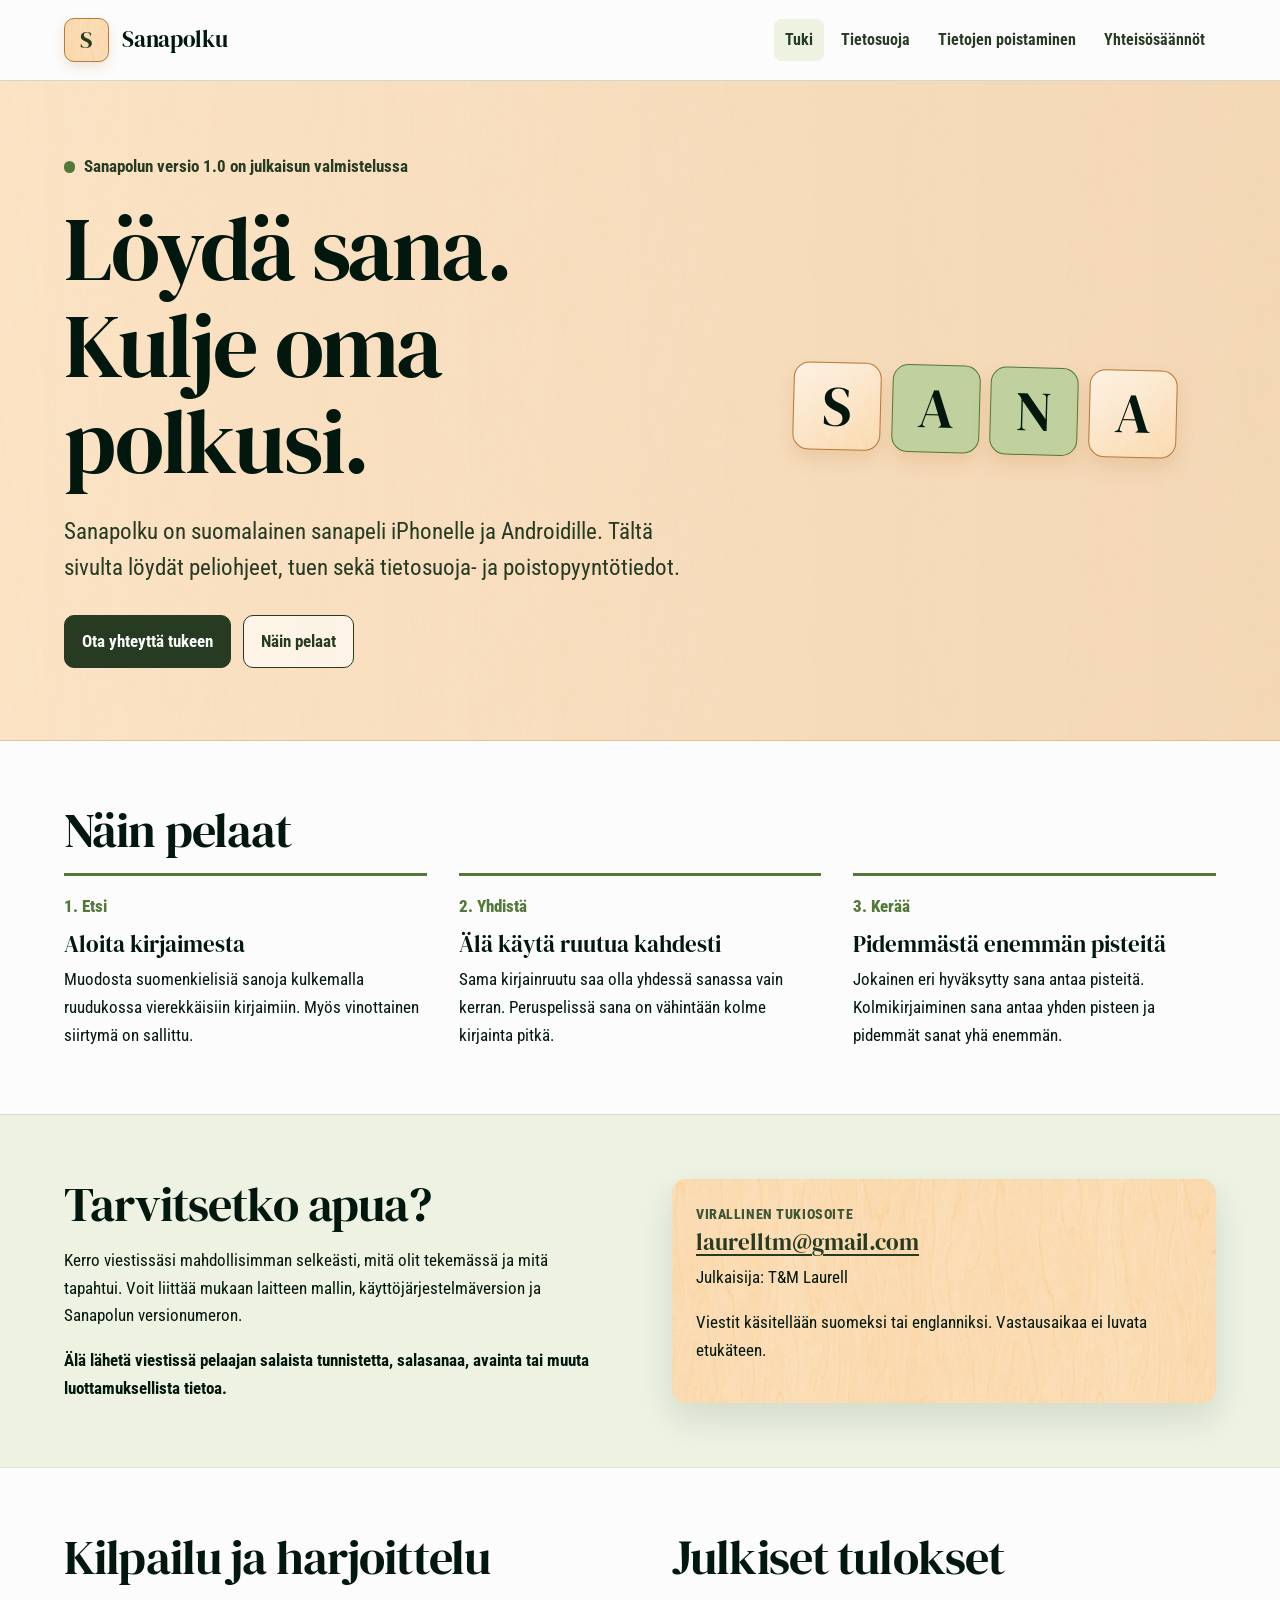
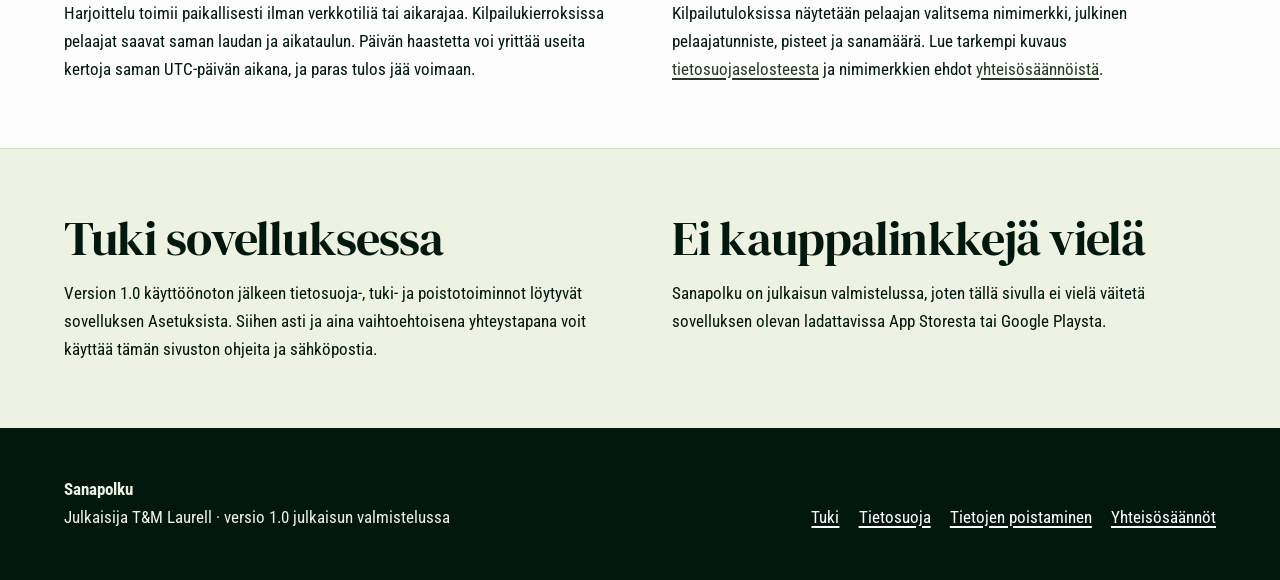
==== index.html @ 60a91c4b "Publish Sanapolku support and privacy site" ====
<!doctype html>
<html lang="fi">
  <head>
    <meta charset="utf-8">
    <meta name="viewport" content="width=device-width, initial-scale=1">
    <meta name="description" content="Sanapolku-sanapelin tuki, peliohjeet ja yhteystiedot.">
    <title>Sanapolku – tuki ja ohjeet</title>
    <link rel="stylesheet" href="styles.css">
  </head>
  <body>
    <a class="skip-link" href="#main">Siirry sisältöön</a>
    <header class="site-header">
      <div class="header-inner">
        <a class="brand" href="index.html" aria-label="Sanapolku, etusivu">
          <span class="brand-mark" aria-hidden="true">S</span>
          <span class="brand-name">Sanapolku</span>
        </a>
        <nav class="site-nav" aria-label="Päävalikko">
          <ul>
            <li><a href="index.html" aria-current="page">Tuki</a></li>
            <li><a href="privacy.html">Tietosuoja</a></li>
            <li><a href="delete-account.html">Tietojen poistaminen</a></li>
            <li><a href="community.html">Yhteisösäännöt</a></li>
          </ul>
        </nav>
      </div>
    </header>

    <main id="main">
      <section class="hero">
        <div class="hero-inner">
          <div class="hero-copy">
            <p class="status-note">Sanapolun versio 1.0 on julkaisun valmistelussa</p>
            <h1>Löydä sana. Kulje oma polkusi.</h1>
            <p class="lead">Sanapolku on suomalainen sanapeli iPhonelle ja Androidille. Tältä sivulta löydät peliohjeet, tuen sekä tietosuoja- ja poistopyyntötiedot.</p>
            <div class="button-row">
              <a class="button" href="mailto:laurelltm@gmail.com?subject=Sanapolku%20-%20tukipyynt%C3%B6">Ota yhteyttä tukeen</a>
              <a class="button secondary" href="#pelaaminen">Näin pelaat</a>
            </div>
          </div>
          <div class="letter-board" role="img" aria-label="Sana muodostuu kirjaimista S, A, N ja A">
            <span>S</span><span>A</span><span>N</span><span>A</span>
          </div>
        </div>
      </section>

      <section class="content-section" id="pelaaminen">
        <div class="section-inner">
          <h2>Näin pelaat</h2>
          <div class="steps">
            <article class="step">
              <span class="step-label">1. Etsi</span>
              <h3>Aloita kirjaimesta</h3>
              <p>Muodosta suomenkielisiä sanoja kulkemalla ruudukossa vierekkäisiin kirjaimiin. Myös vinottainen siirtymä on sallittu.</p>
            </article>
            <article class="step">
              <span class="step-label">2. Yhdistä</span>
              <h3>Älä käytä ruutua kahdesti</h3>
              <p>Sama kirjainruutu saa olla yhdessä sanassa vain kerran. Peruspelissä sana on vähintään kolme kirjainta pitkä.</p>
            </article>
            <article class="step">
              <span class="step-label">3. Kerää</span>
              <h3>Pidemmästä enemmän pisteitä</h3>
              <p>Jokainen eri hyväksytty sana antaa pisteitä. Kolmikirjaiminen sana antaa yhden pisteen ja pidemmät sanat yhä enemmän.</p>
            </article>
          </div>
        </div>
      </section>

      <section class="content-section sage">
        <div class="section-inner two-column">
          <div class="reading">
            <h2>Tarvitsetko apua?</h2>
            <p>Kerro viestissäsi mahdollisimman selkeästi, mitä olit tekemässä ja mitä tapahtui. Voit liittää mukaan laitteen mallin, käyttöjärjestelmäversion ja Sanapolun versionumeron.</p>
            <p><strong>Älä lähetä viestissä pelaajan salaista tunnistetta, salasanaa, avainta tai muuta luottamuksellista tietoa.</strong></p>
          </div>
          <aside class="info-panel important" aria-label="Sanapolun yhteystiedot">
            <span class="fact-label">Virallinen tukiosoite</span>
            <h3><a href="mailto:laurelltm@gmail.com">laurelltm@gmail.com</a></h3>
            <p>Julkaisija: T&amp;M Laurell</p>
            <p>Viestit käsitellään suomeksi tai englanniksi. Vastausaikaa ei luvata etukäteen.</p>
          </aside>
        </div>
      </section>

      <section class="content-section">
        <div class="section-inner two-column">
          <div class="reading">
            <h2>Kilpailu ja harjoittelu</h2>
            <p>Harjoittelu toimii paikallisesti ilman verkkotiliä tai aikarajaa. Kilpailukierroksissa pelaajat saavat saman laudan ja aikataulun. Päivän haastetta voi yrittää useita kertoja saman UTC-päivän aikana, ja paras tulos jää voimaan.</p>
          </div>
          <div class="reading">
            <h2>Julkiset tulokset</h2>
            <p>Kilpailutuloksissa näytetään pelaajan valitsema nimimerkki, julkinen pelaajatunniste, pisteet ja sanamäärä. Lue tarkempi kuvaus <a href="privacy.html">tietosuojaselosteesta</a> ja nimimerkkien ehdot <a href="community.html">yhteisösäännöistä</a>.</p>
          </div>
        </div>
      </section>

      <section class="content-section sage">
        <div class="section-inner two-column">
          <div class="reading">
            <h2>Tuki sovelluksessa</h2>
            <p>Version 1.0 käyttöönoton jälkeen tietosuoja-, tuki- ja poistotoiminnot löytyvät sovelluksen Asetuksista. Siihen asti ja aina vaihtoehtoisena yhteystapana voit käyttää tämän sivuston ohjeita ja sähköpostia.</p>
          </div>
          <div class="reading">
            <h2>Ei kauppalinkkejä vielä</h2>
            <p>Sanapolku on julkaisun valmistelussa, joten tällä sivulla ei vielä väitetä sovelluksen olevan ladattavissa App Storesta tai Google Playsta.</p>
          </div>
        </div>
      </section>
    </main>

    <footer class="site-footer">
      <div class="footer-inner">
        <div>
          <strong>Sanapolku</strong><br>
          <span>Julkaisija T&amp;M Laurell · versio 1.0 julkaisun valmistelussa</span>
        </div>
        <ul class="footer-links">
          <li><a href="mailto:laurelltm@gmail.com">Tuki</a></li>
          <li><a href="privacy.html">Tietosuoja</a></li>
          <li><a href="delete-account.html">Tietojen poistaminen</a></li>
          <li><a href="community.html">Yhteisösäännöt</a></li>
        </ul>
      </div>
    </footer>
  </body>
</html>
---- styles.css ----
@font-face {
  font-family: "DM Serif Display";
  src: url("assets/fonts/DMSerifDisplay-Regular.ttf") format("truetype");
  font-display: swap;
}

@font-face {
  font-family: "Roboto Condensed";
  src: url("assets/fonts/RobotoCondensed.ttf") format("truetype");
  font-display: swap;
}

:root {
  color-scheme: light;
  --canvas: #fcfcfc;
  --ink: #02170d;
  --forest: #3e5638;
  --forest-dark: #263b22;
  --sage: #c0d09f;
  --sage-light: #edf2e3;
  --sage-deep: #52783a;
  --birch: #f3d7b6;
  --birch-light: #fbe4c8;
  --birch-shade: #e7b982;
  --birch-edge: #b97938;
  --paper: #fffef9;
  --error: #982626;
  --shadow: 0 16px 34px rgb(33 54 29 / 12%);
  --content: 72rem;
  --reading: 44rem;
}

* {
  box-sizing: border-box;
}

html {
  scroll-behavior: smooth;
}

body {
  margin: 0;
  background: var(--canvas);
  color: var(--ink);
  font-family: "Roboto Condensed", "Arial Narrow", Arial, sans-serif;
  font-size: 1.075rem;
  line-height: 1.62;
  text-rendering: optimizeLegibility;
}

::selection {
  background: var(--sage);
  color: var(--ink);
}

a {
  color: var(--forest-dark);
  text-decoration-thickness: 0.09em;
  text-underline-offset: 0.18em;
}

a:hover {
  color: var(--sage-deep);
}

a:focus-visible,
summary:focus-visible {
  outline: 3px solid var(--sage-deep);
  outline-offset: 4px;
  border-radius: 4px;
}

.skip-link {
  position: fixed;
  z-index: 10;
  top: 0.75rem;
  left: 0.75rem;
  transform: translateY(-180%);
  padding: 0.65rem 0.85rem;
  background: var(--ink);
  color: white;
}

.skip-link:focus {
  transform: translateY(0);
}

.site-header {
  border-bottom: 1px solid rgb(62 86 56 / 22%);
  background: rgb(252 252 252 / 96%);
}

.header-inner,
.footer-inner,
.section-inner {
  width: min(calc(100% - 2rem), var(--content));
  margin-inline: auto;
}

.header-inner {
  display: flex;
  min-height: 5rem;
  align-items: center;
  justify-content: space-between;
  gap: 1.5rem;
}

.brand {
  display: inline-flex;
  align-items: center;
  gap: 0.85rem;
  color: var(--ink);
  text-decoration: none;
}

.brand-mark {
  display: grid;
  width: 2.8rem;
  aspect-ratio: 1;
  place-items: center;
  border: 1px solid var(--birch-edge);
  border-radius: 10px;
  background: var(--birch-light) url("assets/images/birch-grain.png") center / 12rem;
  box-shadow: 0 5px 12px color-mix(in srgb, var(--birch-edge) 18%, transparent);
  color: var(--forest-dark);
  font-family: "DM Serif Display", Georgia, serif;
  font-size: 1.5rem;
  line-height: 1;
}

.brand-name {
  font-family: "DM Serif Display", Georgia, serif;
  font-size: 1.45rem;
  letter-spacing: -0.015em;
}

.site-nav ul {
  display: flex;
  margin: 0;
  padding: 0;
  flex-wrap: wrap;
  gap: 0.35rem;
  list-style: none;
}

.site-nav a {
  display: block;
  padding: 0.5rem 0.7rem;
  border-radius: 8px;
  color: var(--forest-dark);
  font-size: 0.98rem;
  font-weight: 700;
  text-decoration: none;
}

.site-nav a:hover,
.site-nav a[aria-current="page"] {
  background: var(--sage-light);
}

.hero {
  overflow: hidden;
  border-bottom: 1px solid color-mix(in srgb, var(--birch-edge) 30%, transparent);
  background:
    linear-gradient(90deg, rgb(251 228 200 / 82%), rgb(243 215 182 / 88%)),
    url("assets/images/birch-grain.png") center / 24rem;
}

.hero-inner {
  display: grid;
  width: min(calc(100% - 2rem), var(--content));
  min-height: 32rem;
  margin-inline: auto;
  align-items: center;
  grid-template-columns: minmax(0, 1.15fr) minmax(18rem, 0.85fr);
  gap: 4rem;
  padding-block: 4.5rem;
}

.hero-copy {
  max-width: 42rem;
}

h1,
h2,
h3 {
  margin-top: 0;
  color: var(--ink);
  font-family: "DM Serif Display", Georgia, serif;
  font-weight: 400;
  line-height: 1.08;
  text-wrap: balance;
}

h1 {
  max-width: 12ch;
  margin-bottom: 1.4rem;
  font-size: clamp(3.1rem, 8vw, 5.6rem);
  letter-spacing: -0.025em;
}

h2 {
  margin-bottom: 1rem;
  font-size: clamp(2rem, 4vw, 3rem);
  letter-spacing: -0.018em;
}

h3 {
  margin-bottom: 0.55rem;
  font-size: 1.45rem;
}

p,
ul,
ol {
  margin-top: 0;
}

.lead {
  max-width: 62ch;
  margin-bottom: 1.75rem;
  color: var(--forest-dark);
  font-size: clamp(1.2rem, 2vw, 1.42rem);
}

.status-note {
  display: inline-flex;
  align-items: center;
  gap: 0.55rem;
  margin-bottom: 1.25rem;
  color: var(--forest-dark);
  font-weight: 700;
}

.status-note::before {
  width: 0.7rem;
  height: 0.7rem;
  border-radius: 50%;
  background: var(--sage-deep);
  content: "";
}

.button-row {
  display: flex;
  flex-wrap: wrap;
  gap: 0.8rem;
}

.button {
  display: inline-flex;
  min-height: 3rem;
  align-items: center;
  justify-content: center;
  padding: 0.72rem 1.05rem;
  border: 1px solid var(--forest-dark);
  border-radius: 10px;
  background: var(--forest-dark);
  color: white;
  font-weight: 700;
  text-decoration: none;
}

.button:hover {
  background: var(--sage-deep);
  color: white;
}

.button.secondary {
  background: rgb(255 254 249 / 68%);
  color: var(--forest-dark);
}

.letter-board {
  display: grid;
  width: min(100%, 24rem);
  margin-inline: auto;
  grid-template-columns: repeat(4, 1fr);
  gap: 0.65rem;
  transform: rotate(1.5deg);
}

.letter-board span {
  display: grid;
  aspect-ratio: 1;
  place-items: center;
  border: 1px solid var(--birch-edge);
  border-radius: 16px;
  background:
    linear-gradient(145deg, color-mix(in srgb, var(--birch-light) 50%, white), transparent),
    var(--birch-light) url("assets/images/birch-grain.png") center / 12rem;
  box-shadow: 0 10px 18px color-mix(in srgb, var(--birch-edge) 17%, transparent);
  color: var(--ink);
  font-family: "DM Serif Display", Georgia, serif;
  font-size: clamp(2rem, 6vw, 3.5rem);
  line-height: 1;
}

.letter-board span:nth-child(2),
.letter-board span:nth-child(3) {
  border-color: var(--sage-deep);
  background: var(--sage);
}

.page-title {
  padding-block: 4rem 3.2rem;
  border-bottom: 1px solid rgb(62 86 56 / 16%);
  background: var(--sage-light);
}

.page-title h1 {
  max-width: 15ch;
  font-size: clamp(2.8rem, 7vw, 4.9rem);
}

.page-title p {
  max-width: 62ch;
  margin-bottom: 0;
  color: var(--forest-dark);
  font-size: 1.2rem;
}

.content-section {
  padding-block: 4rem;
}

.content-section + .content-section {
  border-top: 1px solid rgb(62 86 56 / 14%);
}

.content-section.sage {
  background: var(--sage-light);
}

.reading {
  max-width: var(--reading);
}

.reading > :last-child,
.info-panel > :last-child,
.step > :last-child {
  margin-bottom: 0;
}

.two-column {
  display: grid;
  grid-template-columns: minmax(0, 1fr) minmax(0, 1fr);
  gap: 4rem;
}

.feature-list,
.plain-list {
  padding-left: 1.25rem;
}

.feature-list li,
.plain-list li {
  margin-bottom: 0.65rem;
  padding-left: 0.35rem;
}

.steps {
  display: grid;
  grid-template-columns: repeat(3, minmax(0, 1fr));
  gap: 2rem;
}

.step {
  position: relative;
  padding-top: 1.1rem;
  border-top: 3px solid var(--sage-deep);
}

.step-label {
  display: block;
  margin-bottom: 0.7rem;
  color: var(--sage-deep);
  font-weight: 800;
}

.info-panel {
  padding: 1.5rem;
  border-radius: 14px;
  background: var(--paper);
  box-shadow: var(--shadow);
}

.info-panel.important {
  background: var(--birch-light) url("assets/images/birch-grain.png") center / 20rem;
}

.fact-label {
  display: block;
  margin-bottom: 0.25rem;
  color: var(--forest);
  font-size: 0.9rem;
  font-weight: 800;
  letter-spacing: 0.04em;
  text-transform: uppercase;
}

.callout {
  margin-block: 2rem;
  padding: 1.25rem 1.4rem;
  border-radius: 12px;
  background: var(--sage-light);
}

.callout.warning {
  background: var(--birch-light);
}

.callout strong {
  display: block;
  margin-bottom: 0.25rem;
}

.definition-list {
  display: grid;
  grid-template-columns: minmax(9rem, 0.35fr) minmax(0, 1fr);
  margin: 2rem 0 0;
  gap: 0;
}

.definition-list dt,
.definition-list dd {
  margin: 0;
  padding: 1rem 0;
  border-top: 1px solid rgb(62 86 56 / 18%);
}

.definition-list dt {
  padding-right: 1.5rem;
  color: var(--forest-dark);
  font-weight: 800;
}

.metadata {
  color: var(--forest);
  font-size: 0.96rem;
}

.site-footer {
  padding-block: 3rem;
  background: var(--ink);
  color: var(--sage-light);
}

.footer-inner {
  display: grid;
  grid-template-columns: minmax(0, 1fr) auto;
  gap: 2rem;
  align-items: end;
}

.site-footer a {
  color: white;
}

.footer-links {
  display: flex;
  margin: 0;
  padding: 0;
  flex-wrap: wrap;
  justify-content: flex-end;
  gap: 0.75rem 1.2rem;
  list-style: none;
}

@media (max-width: 52rem) {
  .header-inner {
    align-items: flex-start;
    flex-direction: column;
    padding-block: 1rem;
  }

  .hero-inner,
  .two-column {
    grid-template-columns: 1fr;
  }

  .hero-inner {
    min-height: auto;
    gap: 3rem;
    padding-block: 3.2rem;
  }

  .letter-board {
    max-width: 20rem;
  }

  .steps {
    grid-template-columns: 1fr;
  }

  .footer-inner {
    grid-template-columns: 1fr;
  }

  .footer-links {
    justify-content: flex-start;
  }
}

@media (max-width: 34rem) {
  body {
    font-size: 1rem;
  }

  .header-inner,
  .footer-inner,
  .section-inner,
  .hero-inner {
    width: min(calc(100% - 1.25rem), var(--content));
  }

  .site-nav ul {
    gap: 0.15rem;
  }

  .site-nav a {
    padding: 0.45rem 0.52rem;
  }

  .content-section {
    padding-block: 3rem;
  }

  .definition-list {
    grid-template-columns: 1fr;
  }

  .definition-list dt {
    padding-bottom: 0.2rem;
  }

  .definition-list dd {
    padding-top: 0;
    border-top: 0;
  }
}

@media (prefers-reduced-motion: reduce) {
  html {
    scroll-behavior: auto;
  }
}

@media print {
  .skip-link,
  .site-nav,
  .button-row,
  .letter-board {
    display: none;
  }

  body {
    font-size: 11pt;
  }

  .site-header,
  .page-title,
  .content-section,
  .site-footer {
    background: white;
    color: black;
  }

  a {
    color: black;
  }
}
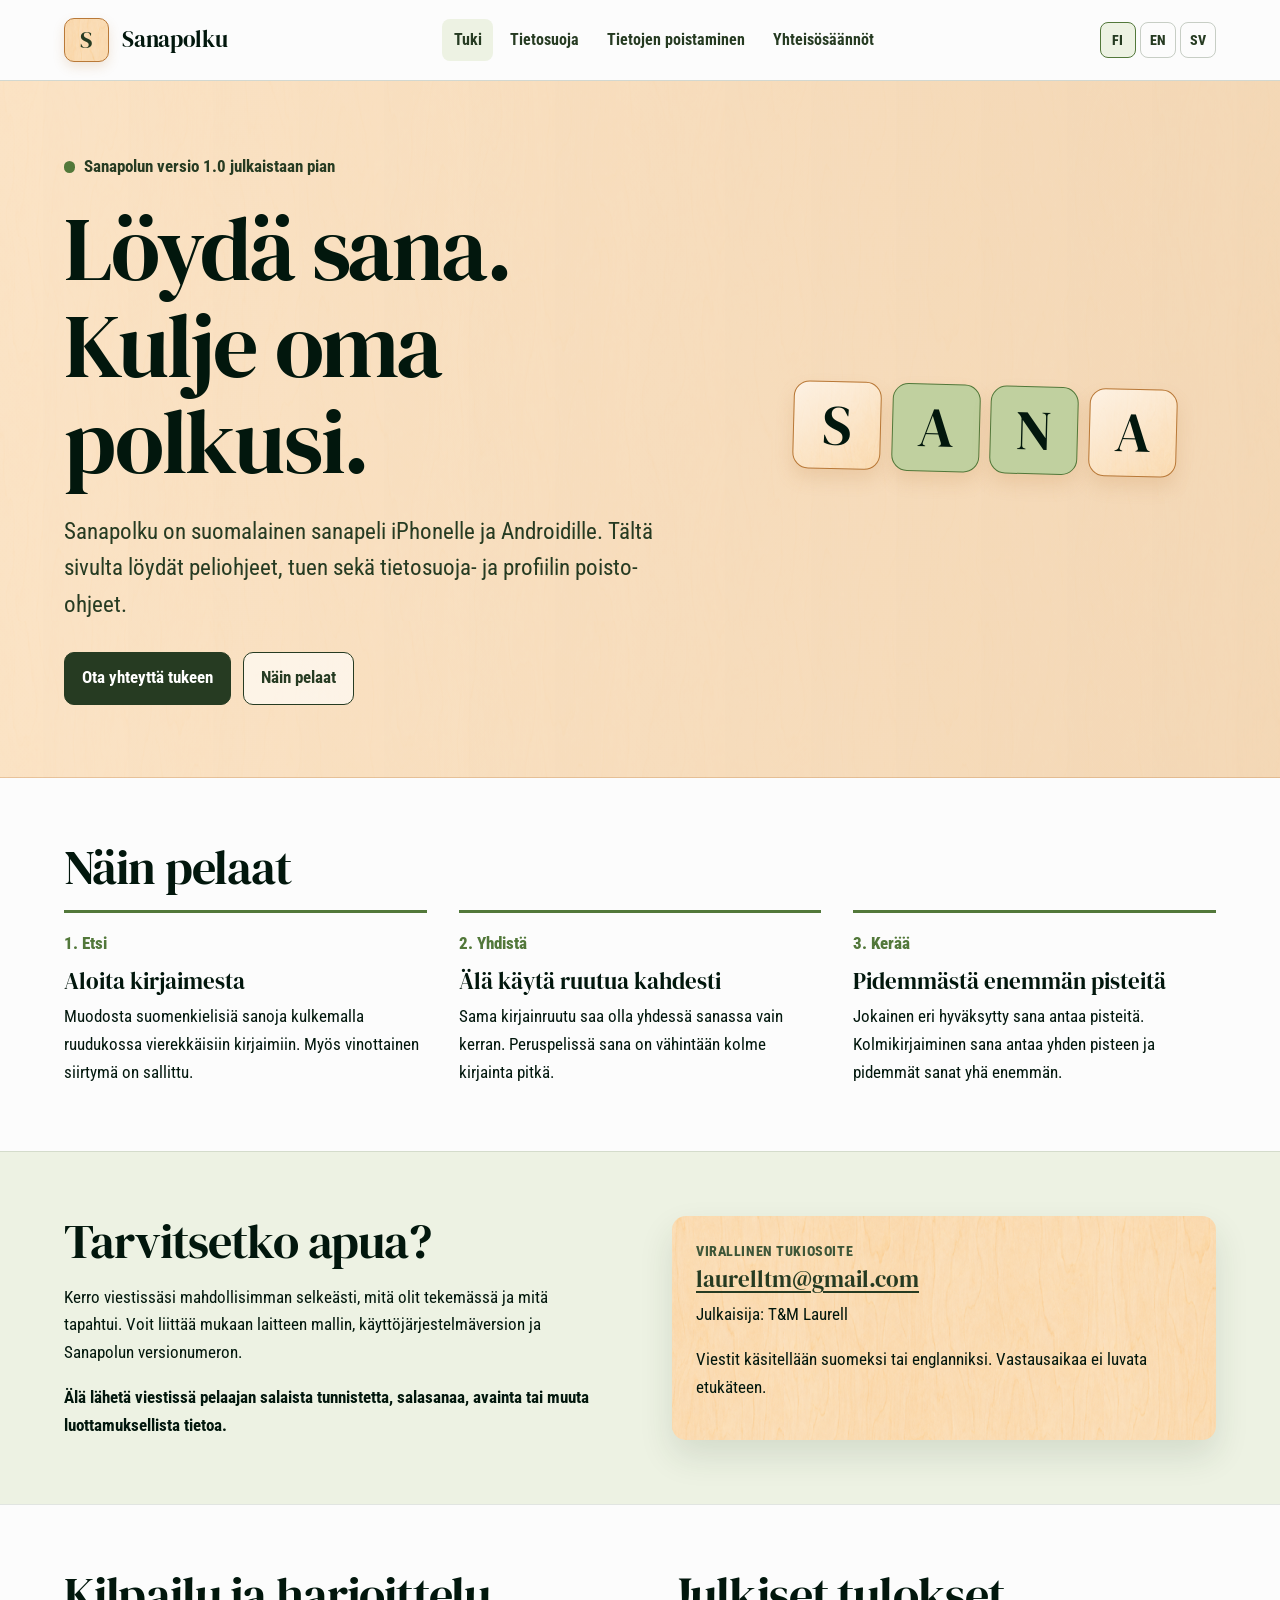
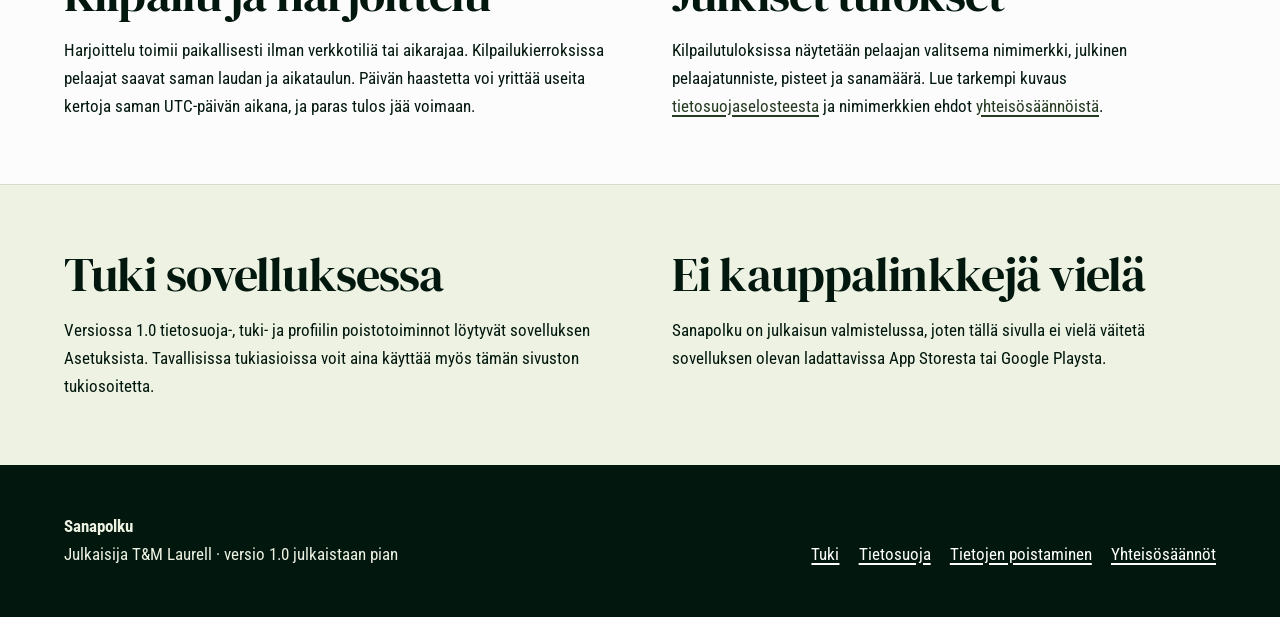
==== commit 6a9e2313: "Add multilingual support and in-app profile deletion" ====
--- a/index.html
+++ b/index.html
@@ -6,6 +6,9 @@
     <meta name="description" content="Sanapolku-sanapelin tuki, peliohjeet ja yhteystiedot.">
     <title>Sanapolku – tuki ja ohjeet</title>
     <link rel="stylesheet" href="styles.css">
+    <link rel="alternate" hreflang="fi" href="index.html">
+    <link rel="alternate" hreflang="en" href="en/index.html">
+    <link rel="alternate" hreflang="sv" href="sv/index.html">
   </head>
   <body>
     <a class="skip-link" href="#main">Siirry sisältöön</a>
@@ -23,6 +26,11 @@
             <li><a href="community.html">Yhteisösäännöt</a></li>
           </ul>
         </nav>
+        <nav class="language-nav" aria-label="Kieli">
+          <a href="index.html" lang="fi" hreflang="fi" aria-current="true">FI</a>
+          <a href="en/index.html" lang="en" hreflang="en">EN</a>
+          <a href="sv/index.html" lang="sv" hreflang="sv">SV</a>
+        </nav>
       </div>
     </header>
 
@@ -30,9 +38,9 @@
       <section class="hero">
         <div class="hero-inner">
           <div class="hero-copy">
-            <p class="status-note">Sanapolun versio 1.0 on julkaisun valmistelussa</p>
+            <p class="status-note">Sanapolun versio 1.0 julkaistaan pian</p>
             <h1>Löydä sana. Kulje oma polkusi.</h1>
-            <p class="lead">Sanapolku on suomalainen sanapeli iPhonelle ja Androidille. Tältä sivulta löydät peliohjeet, tuen sekä tietosuoja- ja poistopyyntötiedot.</p>
+            <p class="lead">Sanapolku on suomalainen sanapeli iPhonelle ja Androidille. Tältä sivulta löydät peliohjeet, tuen sekä tietosuoja- ja profiilin poisto-ohjeet.</p>
             <div class="button-row">
               <a class="button" href="mailto:laurelltm@gmail.com?subject=Sanapolku%20-%20tukipyynt%C3%B6">Ota yhteyttä tukeen</a>
               <a class="button secondary" href="#pelaaminen">Näin pelaat</a>
@@ -100,7 +108,7 @@
         <div class="section-inner two-column">
           <div class="reading">
             <h2>Tuki sovelluksessa</h2>
-            <p>Version 1.0 käyttöönoton jälkeen tietosuoja-, tuki- ja poistotoiminnot löytyvät sovelluksen Asetuksista. Siihen asti ja aina vaihtoehtoisena yhteystapana voit käyttää tämän sivuston ohjeita ja sähköpostia.</p>
+            <p>Versiossa 1.0 tietosuoja-, tuki- ja profiilin poistotoiminnot löytyvät sovelluksen Asetuksista. Tavallisissa tukiasioissa voit aina käyttää myös tämän sivuston tukiosoitetta.</p>
           </div>
           <div class="reading">
             <h2>Ei kauppalinkkejä vielä</h2>
@@ -114,7 +122,7 @@
       <div class="footer-inner">
         <div>
           <strong>Sanapolku</strong><br>
-          <span>Julkaisija T&amp;M Laurell · versio 1.0 julkaisun valmistelussa</span>
+          <span>Julkaisija T&amp;M Laurell · versio 1.0 julkaistaan pian</span>
         </div>
         <ul class="footer-links">
           <li><a href="mailto:laurelltm@gmail.com">Tuki</a></li>
--- a/styles.css
+++ b/styles.css
@@ -158,6 +158,30 @@
   background: var(--sage-light);
 }
 
+.language-nav {
+  display: flex;
+  gap: 0.25rem;
+  white-space: nowrap;
+}
+
+.language-nav a {
+  min-width: 2.25rem;
+  padding: 0.35rem 0.45rem;
+  border: 1px solid rgb(62 86 56 / 28%);
+  border-radius: 8px;
+  color: var(--forest-dark);
+  font-size: 0.88rem;
+  font-weight: 800;
+  text-align: center;
+  text-decoration: none;
+}
+
+.language-nav a:hover,
+.language-nav a[aria-current="true"] {
+  border-color: var(--sage-deep);
+  background: var(--sage-light);
+}
+
 .hero {
   overflow: hidden;
   border-bottom: 1px solid color-mix(in srgb, var(--birch-edge) 30%, transparent);
@@ -568,4 +592,8 @@
   a {
     color: black;
   }
-}
+
+  .language-nav {
+    display: none;
+  }
+}
